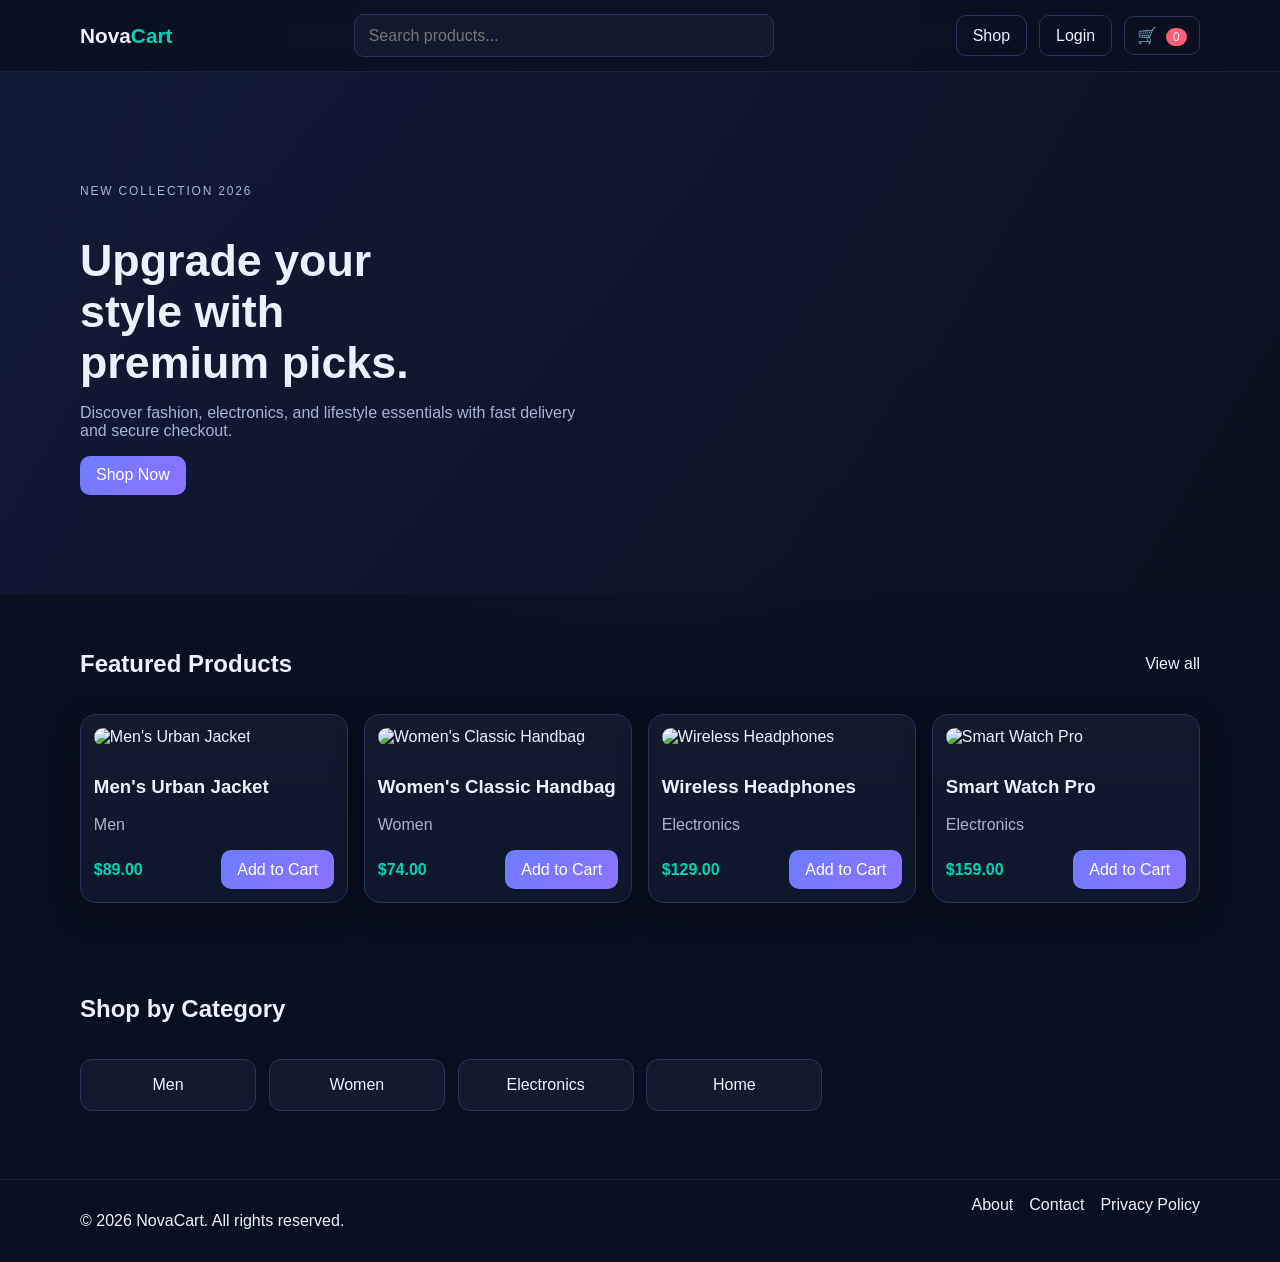
==== index.html @ 4f4ce935 "Build responsive multi-page dark theme shopping frontend" ====
<!DOCTYPE html>
<html lang="en">
<head>
  <meta charset="UTF-8" />
  <meta name="viewport" content="width=device-width, initial-scale=1.0" />
  <title>NovaCart | Home</title>
  <link rel="stylesheet" href="style.css" />
</head>
<body data-page="home">
  <div id="loading-overlay" class="loading-overlay">
    <div class="spinner"></div>
  </div>

  <header class="site-header">
    <nav class="navbar container">
      <a href="index.html" class="logo">Nova<span>Cart</span></a>
      <div class="search-wrap">
        <input type="text" id="global-search" placeholder="Search products..." aria-label="Search products" />
      </div>
      <div class="nav-actions">
        <a href="products.html" class="btn btn-ghost">Shop</a>
        <a href="auth.html" class="btn btn-ghost">Login</a>
        <a href="cart.html" class="cart-link" aria-label="Cart">
          🛒 <span id="cart-count" class="badge">0</span>
        </a>
      </div>
    </nav>
  </header>

  <main>
    <section class="hero">
      <div class="container hero-content">
        <div>
          <p class="eyebrow">NEW COLLECTION 2026</p>
          <h1>Upgrade your style with premium picks.</h1>
          <p>Discover fashion, electronics, and lifestyle essentials with fast delivery and secure checkout.</p>
          <a href="products.html" class="btn btn-primary">Shop Now</a>
        </div>
      </div>
    </section>

    <section class="section container">
      <div class="section-header">
        <h2>Featured Products</h2>
        <a href="products.html">View all</a>
      </div>
      <div id="featured-products" class="product-grid"></div>
    </section>

    <section class="section container">
      <div class="section-header">
        <h2>Shop by Category</h2>
      </div>
      <div class="category-grid">
        <a href="products.html?category=Men" class="category-card">Men</a>
        <a href="products.html?category=Women" class="category-card">Women</a>
        <a href="products.html?category=Electronics" class="category-card">Electronics</a>
        <a href="products.html?category=Home" class="category-card">Home</a>
      </div>
    </section>
  </main>

  <footer class="site-footer">
    <div class="container footer-grid">
      <p>© 2026 NovaCart. All rights reserved.</p>
      <div class="footer-links">
        <a href="#">About</a>
        <a href="#">Contact</a>
        <a href="#">Privacy Policy</a>
      </div>
    </div>
  </footer>

  <div id="toast" class="toast"></div>
  <script src="script.js"></script>
</body>
</html>
---- style.css ----
:root {
  --bg: #0b1020;
  --panel: #131a2e;
  --panel-2: #1a2340;
  --text: #edf1ff;
  --muted: #a8b2d1;
  --primary: #6d7cff;
  --primary-hover: #8591ff;
  --accent: #00d4b4;
  --danger: #ff5d73;
  --border: #2a3459;
  --shadow: 0 10px 30px rgba(0, 0, 0, 0.25);
}

* {
  box-sizing: border-box;
}

body {
  margin: 0;
  font-family: Inter, "Segoe UI", Tahoma, Geneva, Verdana, sans-serif;
  background: radial-gradient(circle at top, #141c38, var(--bg) 50%);
  color: var(--text);
  min-height: 100vh;
}

a {
  color: inherit;
  text-decoration: none;
}

.container {
  width: min(1120px, 92vw);
  margin-inline: auto;
}

.section {
  padding: 2.25rem 0;
}

.site-header {
  position: sticky;
  top: 0;
  z-index: 99;
  backdrop-filter: blur(10px);
  border-bottom: 1px solid rgba(255, 255, 255, 0.08);
  background: rgba(11, 16, 32, 0.75);
}

.navbar {
  display: flex;
  gap: 1rem;
  align-items: center;
  justify-content: space-between;
  padding: 0.9rem 0;
}

.logo {
  font-size: 1.3rem;
  font-weight: 700;
}

.logo span {
  color: var(--accent);
}

.search-wrap {
  flex: 1;
  max-width: 420px;
}

input,
select,
textarea,
button {
  font: inherit;
}

.search-wrap input,
.filters select,
.form-grid input,
.form-grid textarea,
.form-grid select {
  width: 100%;
  border: 1px solid var(--border);
  background: var(--panel);
  color: var(--text);
  border-radius: 10px;
  padding: 0.7rem 0.85rem;
  transition: border-color 0.2s, transform 0.2s;
}

.search-wrap input:focus,
.filters select:focus,
.form-grid input:focus,
.form-grid textarea:focus,
.form-grid select:focus {
  border-color: var(--primary);
  outline: none;
  transform: translateY(-1px);
}

.nav-actions {
  display: flex;
  align-items: center;
  gap: 0.75rem;
}

.btn {
  border: none;
  border-radius: 10px;
  padding: 0.65rem 1rem;
  cursor: pointer;
  transition: transform 0.2s ease, background 0.2s ease, opacity 0.2s ease;
  display: inline-block;
}

.btn:hover {
  transform: translateY(-2px);
}

.btn-primary {
  background: linear-gradient(135deg, var(--primary), #8d72ff);
  color: white;
}

.btn-primary:hover {
  background: linear-gradient(135deg, var(--primary-hover), #9f84ff);
}

.btn-ghost {
  background: transparent;
  color: var(--text);
  border: 1px solid var(--border);
}

.cart-link {
  padding: 0.55rem 0.75rem;
  border: 1px solid var(--border);
  border-radius: 10px;
}

.badge {
  background: var(--danger);
  border-radius: 999px;
  padding: 0.1rem 0.45rem;
  margin-left: 0.25rem;
  font-size: 0.78rem;
}

.hero {
  min-height: 58vh;
  display: grid;
  place-items: center;
  padding: 2rem 0;
  background: linear-gradient(120deg, rgba(18, 27, 56, 0.9), rgba(12, 17, 31, 0.9)),
    url("https://images.unsplash.com/photo-1441984904996-e0b6ba687e04?auto=format&fit=crop&w=1600&q=80") center/cover;
}

.hero-content {
  display: grid;
  align-items: center;
}

.hero h1 {
  font-size: clamp(1.9rem, 3.5vw, 3rem);
  margin-bottom: 0.75rem;
  max-width: 14ch;
}

.hero p {
  color: var(--muted);
  max-width: 56ch;
}

.eyebrow {
  color: var(--accent);
  letter-spacing: 0.15em;
  text-transform: uppercase;
  font-size: 0.75rem;
}

.section-header {
  margin-bottom: 1rem;
  display: flex;
  justify-content: space-between;
  align-items: center;
  gap: 0.7rem;
}

.product-grid {
  display: grid;
  grid-template-columns: repeat(auto-fill, minmax(220px, 1fr));
  gap: 1rem;
}

.product-card {
  background: linear-gradient(180deg, var(--panel), #0f172c);
  border: 1px solid var(--border);
  border-radius: 16px;
  padding: 0.8rem;
  box-shadow: var(--shadow);
  transition: transform 0.25s ease, border-color 0.25s ease;
}

.product-card:hover {
  transform: translateY(-4px);
  border-color: #3f4f80;
}

.product-card img {
  width: 100%;
  height: 180px;
  object-fit: cover;
  border-radius: 12px;
  margin-bottom: 0.7rem;
}

.product-meta {
  display: flex;
  justify-content: space-between;
  align-items: center;
  margin-top: 0.6rem;
}

.price {
  color: var(--accent);
  font-weight: 700;
}

.category-grid {
  display: grid;
  grid-template-columns: repeat(auto-fill, minmax(160px, 1fr));
  gap: 0.8rem;
}

.category-card {
  background: var(--panel);
  border: 1px solid var(--border);
  padding: 1rem;
  border-radius: 12px;
  text-align: center;
}

.category-card:hover {
  border-color: var(--primary);
}

.filters {
  display: grid;
  grid-template-columns: repeat(2, minmax(130px, 220px));
  gap: 0.8rem;
  margin-bottom: 1rem;
}

.product-details-card {
  background: var(--panel);
  border: 1px solid var(--border);
  border-radius: 16px;
  padding: 1rem;
  display: grid;
  grid-template-columns: 1fr 1fr;
  gap: 1.25rem;
}

.product-details-card img {
  width: 100%;
  border-radius: 14px;
  max-height: 420px;
  object-fit: cover;
}

.muted {
  color: var(--muted);
}

.qty-control {
  display: inline-flex;
  align-items: center;
  gap: 0.5rem;
  background: var(--panel-2);
  border: 1px solid var(--border);
  border-radius: 10px;
  padding: 0.4rem;
  margin: 0.8rem 0;
}

.qty-control button {
  background: transparent;
  color: var(--text);
  border: none;
  width: 30px;
  height: 30px;
  border-radius: 8px;
}

.qty-control button:hover {
  background: #273254;
}

.cart-list,
#checkout-summary {
  display: grid;
  gap: 0.8rem;
}

.cart-item,
.summary-item {
  display: grid;
  grid-template-columns: 80px 1fr auto;
  align-items: center;
  gap: 0.9rem;
  background: var(--panel);
  border: 1px solid var(--border);
  border-radius: 12px;
  padding: 0.7rem;
}

.cart-item img,
.summary-item img {
  width: 80px;
  height: 80px;
  object-fit: cover;
  border-radius: 10px;
}

.cart-summary {
  margin-top: 1rem;
  padding: 1rem;
  background: var(--panel);
  border: 1px solid var(--border);
  border-radius: 12px;
  display: flex;
  justify-content: space-between;
  align-items: center;
}

.checkout-grid,
.auth-grid {
  display: grid;
  grid-template-columns: 1fr 1fr;
  gap: 1rem;
}

.panel {
  background: var(--panel);
  border: 1px solid var(--border);
  border-radius: 14px;
  padding: 1rem;
}

.form-grid {
  display: grid;
  gap: 0.8rem;
}

.form-grid label {
  display: grid;
  gap: 0.35rem;
  color: var(--muted);
}

.site-footer {
  margin-top: 2rem;
  border-top: 1px solid rgba(255, 255, 255, 0.08);
  padding: 1rem 0;
}

.footer-grid {
  display: flex;
  justify-content: space-between;
  gap: 1rem;
  flex-wrap: wrap;
}

.footer-links {
  display: flex;
  gap: 1rem;
}

.toast {
  position: fixed;
  bottom: 20px;
  right: 20px;
  background: #1f2d52;
  border: 1px solid #3b4f84;
  color: white;
  padding: 0.7rem 1rem;
  border-radius: 10px;
  opacity: 0;
  transform: translateY(20px);
  transition: all 0.3s ease;
  pointer-events: none;
}

.toast.show {
  opacity: 1;
  transform: translateY(0);
}

.loading-overlay {
  position: fixed;
  inset: 0;
  background: rgba(6, 8, 16, 0.7);
  display: grid;
  place-items: center;
  z-index: 999;
}

.loading-overlay.hidden {
  display: none;
}

.spinner {
  width: 48px;
  height: 48px;
  border: 4px solid rgba(255, 255, 255, 0.2);
  border-top-color: var(--accent);
  border-radius: 50%;
  animation: spin 0.9s linear infinite;
}

@keyframes spin {
  to {
    transform: rotate(360deg);
  }
}

@media (max-width: 900px) {
  .product-details-card,
  .checkout-grid,
  .auth-grid {
    grid-template-columns: 1fr;
  }
}

@media (max-width: 700px) {
  .navbar {
    flex-wrap: wrap;
  }

  .search-wrap {
    order: 3;
    min-width: 100%;
  }

  .cart-item,
  .summary-item {
    grid-template-columns: 1fr;
  }

  .cart-summary {
    flex-direction: column;
    gap: 0.8rem;
    align-items: flex-start;
  }
}
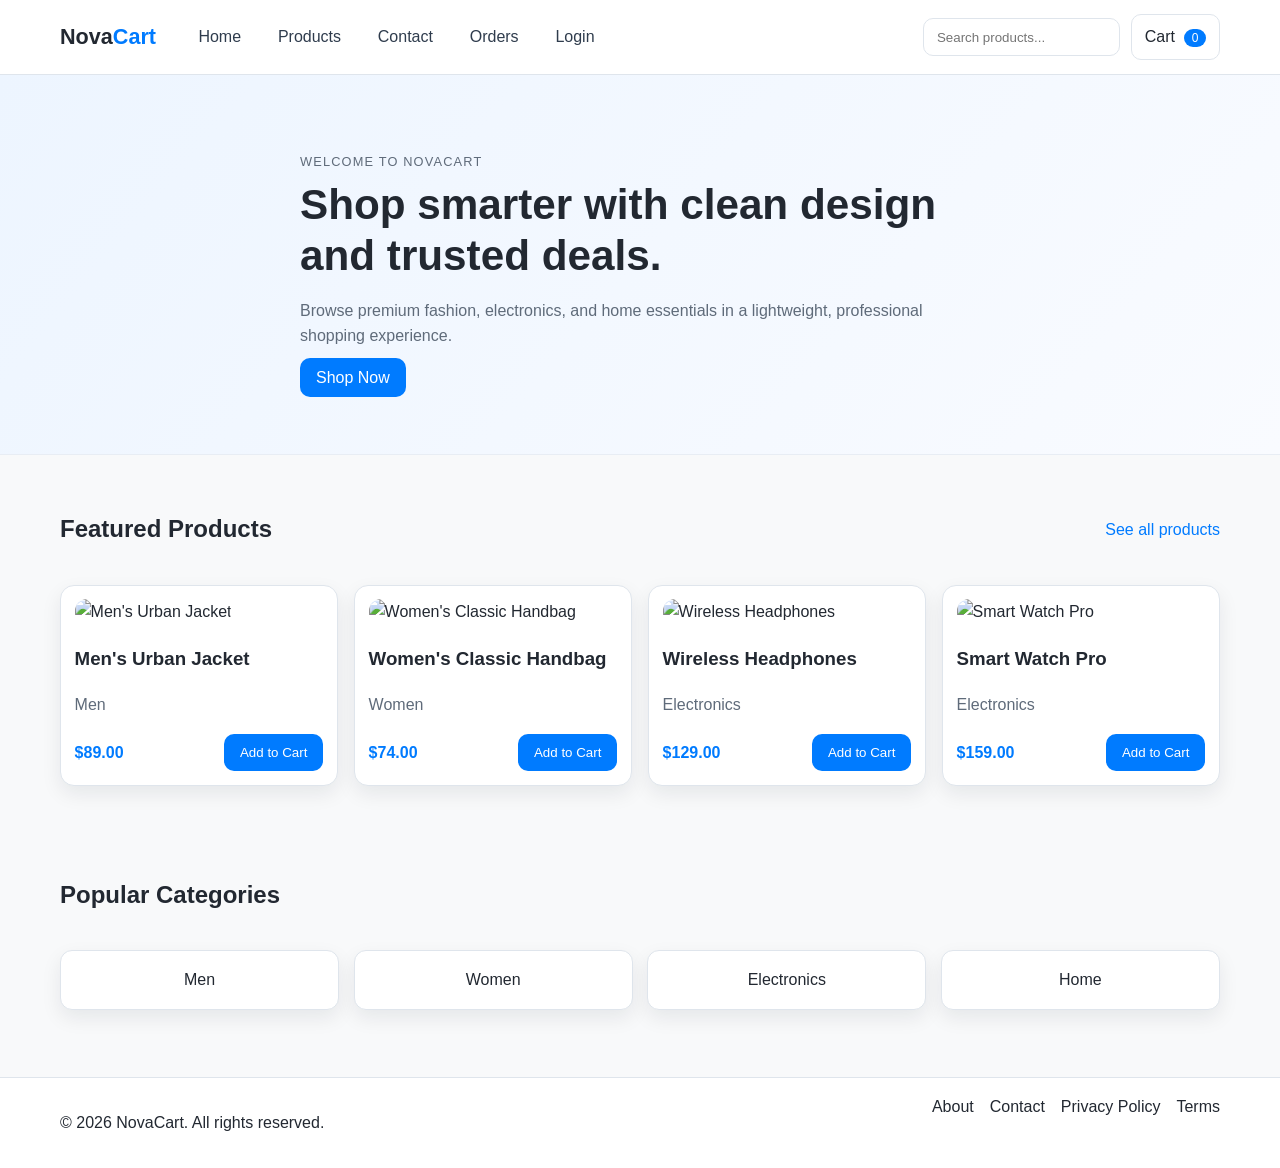
==== commit 7432714a: "Switch storefront to professional light theme and add policy/contact/orders pages" ====
--- a/index.html
+++ b/index.html
@@ -7,22 +7,20 @@
   <link rel="stylesheet" href="style.css" />
 </head>
 <body data-page="home">
-  <div id="loading-overlay" class="loading-overlay">
-    <div class="spinner"></div>
-  </div>
-
   <header class="site-header">
     <nav class="navbar container">
       <a href="index.html" class="logo">Nova<span>Cart</span></a>
-      <div class="search-wrap">
-        <input type="text" id="global-search" placeholder="Search products..." aria-label="Search products" />
+      <button class="menu-toggle" id="menu-toggle" aria-label="Toggle menu">☰</button>
+      <div class="nav-menu" id="nav-menu">
+        <a href="index.html">Home</a>
+        <a href="products.html">Products</a>
+        <a href="contact.html">Contact</a>
+        <a href="orders.html">Orders</a>
+        <a href="auth.html">Login</a>
       </div>
       <div class="nav-actions">
-        <a href="products.html" class="btn btn-ghost">Shop</a>
-        <a href="auth.html" class="btn btn-ghost">Login</a>
-        <a href="cart.html" class="cart-link" aria-label="Cart">
-          🛒 <span id="cart-count" class="badge">0</span>
-        </a>
+        <input type="text" id="global-search" placeholder="Search products..." aria-label="Search products" />
+        <a href="cart.html" class="cart-link" aria-label="Cart">Cart <span id="cart-count" class="badge">0</span></a>
       </div>
     </nav>
   </header>
@@ -30,26 +28,24 @@
   <main>
     <section class="hero">
       <div class="container hero-content">
-        <div>
-          <p class="eyebrow">NEW COLLECTION 2026</p>
-          <h1>Upgrade your style with premium picks.</h1>
-          <p>Discover fashion, electronics, and lifestyle essentials with fast delivery and secure checkout.</p>
-          <a href="products.html" class="btn btn-primary">Shop Now</a>
-        </div>
+        <p class="eyebrow">WELCOME TO NOVACART</p>
+        <h1>Shop smarter with clean design and trusted deals.</h1>
+        <p>Browse premium fashion, electronics, and home essentials in a lightweight, professional shopping experience.</p>
+        <a class="btn btn-primary" href="products.html">Shop Now</a>
       </div>
     </section>
 
     <section class="section container">
       <div class="section-header">
         <h2>Featured Products</h2>
-        <a href="products.html">View all</a>
+        <a href="products.html" class="text-link">See all products</a>
       </div>
       <div id="featured-products" class="product-grid"></div>
     </section>
 
     <section class="section container">
       <div class="section-header">
-        <h2>Shop by Category</h2>
+        <h2>Popular Categories</h2>
       </div>
       <div class="category-grid">
         <a href="products.html?category=Men" class="category-card">Men</a>
@@ -64,9 +60,10 @@
     <div class="container footer-grid">
       <p>© 2026 NovaCart. All rights reserved.</p>
       <div class="footer-links">
-        <a href="#">About</a>
-        <a href="#">Contact</a>
-        <a href="#">Privacy Policy</a>
+        <a href="contact.html">About</a>
+        <a href="contact.html">Contact</a>
+        <a href="privacy.html">Privacy Policy</a>
+        <a href="terms.html">Terms</a>
       </div>
     </div>
   </footer>
--- a/style.css
+++ b/style.css
@@ -1,192 +1,172 @@
 :root {
-  --bg: #0b1020;
-  --panel: #131a2e;
-  --panel-2: #1a2340;
-  --text: #edf1ff;
-  --muted: #a8b2d1;
-  --primary: #6d7cff;
-  --primary-hover: #8591ff;
-  --accent: #00d4b4;
-  --danger: #ff5d73;
-  --border: #2a3459;
-  --shadow: 0 10px 30px rgba(0, 0, 0, 0.25);
-}
-
-* {
-  box-sizing: border-box;
-}
+  --bg: #f8f9fa;
+  --surface: #ffffff;
+  --surface-soft: #f1f5f9;
+  --text: #222831;
+  --muted: #5f6b7a;
+  --primary: #007bff;
+  --primary-hover: #0062cc;
+  --success: #28a745;
+  --border: #dfe5ec;
+  --shadow: 0 8px 20px rgba(15, 23, 42, 0.08);
+  --radius: 14px;
+}
+
+* { box-sizing: border-box; }
 
 body {
   margin: 0;
-  font-family: Inter, "Segoe UI", Tahoma, Geneva, Verdana, sans-serif;
-  background: radial-gradient(circle at top, #141c38, var(--bg) 50%);
+  font-family: "Inter", "Segoe UI", Tahoma, sans-serif;
+  background: var(--bg);
   color: var(--text);
-  min-height: 100vh;
-}
-
-a {
-  color: inherit;
-  text-decoration: none;
-}
+  line-height: 1.6;
+}
+
+a { text-decoration: none; color: inherit; }
 
 .container {
-  width: min(1120px, 92vw);
+  width: min(1160px, 92vw);
   margin-inline: auto;
-}
-
-.section {
-  padding: 2.25rem 0;
 }
 
 .site-header {
   position: sticky;
   top: 0;
-  z-index: 99;
-  backdrop-filter: blur(10px);
-  border-bottom: 1px solid rgba(255, 255, 255, 0.08);
-  background: rgba(11, 16, 32, 0.75);
+  z-index: 40;
+  background: #fff;
+  border-bottom: 1px solid var(--border);
 }
 
 .navbar {
-  display: flex;
+  min-height: 74px;
+  display: flex;
+  align-items: center;
   gap: 1rem;
-  align-items: center;
-  justify-content: space-between;
-  padding: 0.9rem 0;
-}
-
-.logo {
-  font-size: 1.3rem;
-  font-weight: 700;
-}
-
-.logo span {
-  color: var(--accent);
-}
-
-.search-wrap {
+}
+
+.logo { font-size: 1.35rem; font-weight: 700; }
+.logo span { color: var(--primary); }
+
+.nav-menu {
+  display: flex;
+  gap: 1rem;
   flex: 1;
-  max-width: 420px;
-}
-
-input,
-select,
-textarea,
-button {
-  font: inherit;
-}
-
-.search-wrap input,
-.filters select,
+  margin-left: 1rem;
+}
+
+.nav-menu a {
+  padding: 0.45rem 0.65rem;
+  border-radius: 8px;
+  color: #2f3c4d;
+  transition: background-color 0.2s ease;
+}
+
+.nav-menu a:hover { background: #eef4ff; color: var(--primary); }
+
+.nav-actions {
+  display: flex;
+  align-items: center;
+  gap: 0.7rem;
+}
+
+.nav-actions input,
 .form-grid input,
 .form-grid textarea,
-.form-grid select {
-  width: 100%;
-  border: 1px solid var(--border);
-  background: var(--panel);
+.form-grid select,
+.filters select {
+  border: 1px solid var(--border);
+  background: #fff;
+  border-radius: 10px;
+  padding: 0.65rem 0.8rem;
   color: var(--text);
-  border-radius: 10px;
-  padding: 0.7rem 0.85rem;
-  transition: border-color 0.2s, transform 0.2s;
-}
-
-.search-wrap input:focus,
-.filters select:focus,
+}
+
+.nav-actions input:focus,
 .form-grid input:focus,
 .form-grid textarea:focus,
-.form-grid select:focus {
+.form-grid select:focus,
+.filters select:focus {
   border-color: var(--primary);
   outline: none;
-  transform: translateY(-1px);
-}
-
-.nav-actions {
-  display: flex;
-  align-items: center;
-  gap: 0.75rem;
-}
+  box-shadow: 0 0 0 3px rgba(0, 123, 255, 0.12);
+}
+
+.cart-link {
+  border: 1px solid var(--border);
+  background: #fff;
+  border-radius: 10px;
+  padding: 0.56rem 0.8rem;
+}
+
+.badge {
+  margin-left: 0.3rem;
+  background: var(--primary);
+  color: #fff;
+  border-radius: 999px;
+  padding: 0.12rem 0.48rem;
+  font-size: 0.75rem;
+}
+
+.menu-toggle {
+  border: 1px solid var(--border);
+  background: #fff;
+  border-radius: 8px;
+  padding: 0.4rem 0.55rem;
+  display: none;
+}
+
+.hero {
+  background: linear-gradient(130deg, #edf5ff, #f9fbff);
+  border-bottom: 1px solid #e8edf4;
+}
+
+.hero-content {
+  padding: 4rem 0;
+  max-width: 680px;
+}
+
+.eyebrow {
+  color: var(--primary);
+  font-size: 0.8rem;
+  letter-spacing: 0.09em;
+  text-transform: uppercase;
+  margin-bottom: 0.5rem;
+}
+
+.hero h1 {
+  margin: 0;
+  font-size: clamp(1.8rem, 3.3vw, 2.9rem);
+  line-height: 1.2;
+}
+
+.hero p { color: var(--muted); }
 
 .btn {
   border: none;
   border-radius: 10px;
-  padding: 0.65rem 1rem;
+  padding: 0.7rem 1rem;
+  font-weight: 500;
   cursor: pointer;
-  transition: transform 0.2s ease, background 0.2s ease, opacity 0.2s ease;
-  display: inline-block;
-}
-
-.btn:hover {
-  transform: translateY(-2px);
-}
-
-.btn-primary {
-  background: linear-gradient(135deg, var(--primary), #8d72ff);
-  color: white;
-}
-
-.btn-primary:hover {
-  background: linear-gradient(135deg, var(--primary-hover), #9f84ff);
-}
-
-.btn-ghost {
-  background: transparent;
-  color: var(--text);
-  border: 1px solid var(--border);
-}
-
-.cart-link {
-  padding: 0.55rem 0.75rem;
-  border: 1px solid var(--border);
-  border-radius: 10px;
-}
-
-.badge {
-  background: var(--danger);
-  border-radius: 999px;
-  padding: 0.1rem 0.45rem;
-  margin-left: 0.25rem;
-  font-size: 0.78rem;
-}
-
-.hero {
-  min-height: 58vh;
-  display: grid;
-  place-items: center;
-  padding: 2rem 0;
-  background: linear-gradient(120deg, rgba(18, 27, 56, 0.9), rgba(12, 17, 31, 0.9)),
-    url("https://images.unsplash.com/photo-1441984904996-e0b6ba687e04?auto=format&fit=crop&w=1600&q=80") center/cover;
-}
-
-.hero-content {
-  display: grid;
-  align-items: center;
-}
-
-.hero h1 {
-  font-size: clamp(1.9rem, 3.5vw, 3rem);
-  margin-bottom: 0.75rem;
-  max-width: 14ch;
-}
-
-.hero p {
-  color: var(--muted);
-  max-width: 56ch;
-}
-
-.eyebrow {
-  color: var(--accent);
-  letter-spacing: 0.15em;
-  text-transform: uppercase;
-  font-size: 0.75rem;
-}
+  transition: background-color 0.2s ease, transform 0.2s ease;
+}
+
+.btn:hover { transform: translateY(-1px); }
+
+.btn-primary { background: var(--primary); color: #fff; }
+.btn-primary:hover { background: var(--primary-hover); }
+
+.btn-success { background: var(--success); color: #fff; }
+
+.section { padding: 2.2rem 0; }
 
 .section-header {
+  display: flex;
+  justify-content: space-between;
+  align-items: center;
   margin-bottom: 1rem;
-  display: flex;
-  justify-content: space-between;
-  align-items: center;
-  gap: 0.7rem;
-}
+}
+
+.text-link { color: var(--primary); }
 
 .product-grid {
   display: grid;
@@ -195,17 +175,17 @@
 }
 
 .product-card {
-  background: linear-gradient(180deg, var(--panel), #0f172c);
-  border: 1px solid var(--border);
-  border-radius: 16px;
-  padding: 0.8rem;
-  box-shadow: var(--shadow);
-  transition: transform 0.25s ease, border-color 0.25s ease;
+  background: #fff;
+  border-radius: var(--radius);
+  border: 1px solid var(--border);
+  box-shadow: var(--shadow);
+  padding: 0.85rem;
+  transition: transform 0.2s ease, box-shadow 0.2s ease;
 }
 
 .product-card:hover {
-  transform: translateY(-4px);
-  border-color: #3f4f80;
+  transform: translateY(-3px) scale(1.01);
+  box-shadow: 0 12px 24px rgba(15, 23, 42, 0.12);
 }
 
 .product-card img {
@@ -213,156 +193,172 @@
   height: 180px;
   object-fit: cover;
   border-radius: 12px;
-  margin-bottom: 0.7rem;
 }
 
 .product-meta {
+  margin-top: 0.6rem;
   display: flex;
   justify-content: space-between;
   align-items: center;
-  margin-top: 0.6rem;
-}
-
-.price {
-  color: var(--accent);
-  font-weight: 700;
-}
+  gap: 0.4rem;
+}
+
+.price { color: var(--primary); font-weight: 700; }
+.muted { color: var(--muted); }
 
 .category-grid {
   display: grid;
-  grid-template-columns: repeat(auto-fill, minmax(160px, 1fr));
-  gap: 0.8rem;
+  grid-template-columns: repeat(auto-fit, minmax(170px, 1fr));
+  gap: 0.9rem;
 }
 
 .category-card {
-  background: var(--panel);
-  border: 1px solid var(--border);
-  padding: 1rem;
+  background: #fff;
+  border: 1px solid var(--border);
+  box-shadow: var(--shadow);
   border-radius: 12px;
   text-align: center;
-}
-
-.category-card:hover {
-  border-color: var(--primary);
+  padding: 1rem;
 }
 
 .filters {
-  display: grid;
-  grid-template-columns: repeat(2, minmax(130px, 220px));
+  margin-bottom: 1rem;
+  display: flex;
   gap: 0.8rem;
-  margin-bottom: 1rem;
+  flex-wrap: wrap;
 }
 
 .product-details-card {
-  background: var(--panel);
-  border: 1px solid var(--border);
-  border-radius: 16px;
+  background: #fff;
+  border: 1px solid var(--border);
+  border-radius: var(--radius);
+  box-shadow: var(--shadow);
   padding: 1rem;
   display: grid;
   grid-template-columns: 1fr 1fr;
-  gap: 1.25rem;
+  gap: 1.2rem;
 }
 
 .product-details-card img {
   width: 100%;
-  border-radius: 14px;
-  max-height: 420px;
+  border-radius: 12px;
+  max-height: 430px;
   object-fit: cover;
-}
-
-.muted {
-  color: var(--muted);
 }
 
 .qty-control {
   display: inline-flex;
   align-items: center;
-  gap: 0.5rem;
-  background: var(--panel-2);
-  border: 1px solid var(--border);
-  border-radius: 10px;
-  padding: 0.4rem;
-  margin: 0.8rem 0;
+  gap: 0.55rem;
+  border: 1px solid var(--border);
+  border-radius: 10px;
+  padding: 0.35rem;
+  margin: 0.7rem 0;
+  background: var(--surface-soft);
 }
 
 .qty-control button {
-  background: transparent;
-  color: var(--text);
-  border: none;
+  border: 1px solid var(--border);
+  background: #fff;
+  border-radius: 8px;
   width: 30px;
   height: 30px;
-  border-radius: 8px;
-}
-
-.qty-control button:hover {
-  background: #273254;
 }
 
 .cart-list,
-#checkout-summary {
-  display: grid;
-  gap: 0.8rem;
-}
+#checkout-summary { display: grid; gap: 0.8rem; }
 
 .cart-item,
 .summary-item {
+  background: #fff;
+  border: 1px solid var(--border);
+  border-radius: 12px;
+  box-shadow: var(--shadow);
   display: grid;
   grid-template-columns: 80px 1fr auto;
-  align-items: center;
-  gap: 0.9rem;
-  background: var(--panel);
-  border: 1px solid var(--border);
-  border-radius: 12px;
+  gap: 0.8rem;
   padding: 0.7rem;
+  align-items: center;
 }
 
 .cart-item img,
 .summary-item img {
   width: 80px;
   height: 80px;
+  border-radius: 10px;
   object-fit: cover;
-  border-radius: 10px;
+}
+
+.cart-summary,
+.panel,
+.orders-table-wrap,
+.legal-content {
+  background: #fff;
+  border: 1px solid var(--border);
+  border-radius: var(--radius);
+  box-shadow: var(--shadow);
+  padding: 1rem;
 }
 
 .cart-summary {
   margin-top: 1rem;
-  padding: 1rem;
-  background: var(--panel);
-  border: 1px solid var(--border);
-  border-radius: 12px;
   display: flex;
   justify-content: space-between;
   align-items: center;
 }
 
-.checkout-grid,
+.checkout-grid { display: grid; grid-template-columns: 1fr 1fr; gap: 1rem; }
+
 .auth-grid {
+  width: min(920px, 100%);
   display: grid;
   grid-template-columns: 1fr 1fr;
   gap: 1rem;
 }
 
-.panel {
-  background: var(--panel);
-  border: 1px solid var(--border);
-  border-radius: 14px;
-  padding: 1rem;
-}
-
-.form-grid {
-  display: grid;
-  gap: 0.8rem;
-}
-
-.form-grid label {
-  display: grid;
-  gap: 0.35rem;
-  color: var(--muted);
-}
+.centered-page {
+  min-height: calc(100vh - 160px);
+  display: grid;
+  place-items: center;
+}
+
+.auth-panel,
+.contact-panel {
+  width: 100%;
+  max-width: 520px;
+}
+
+.form-grid { display: grid; gap: 0.8rem; }
+.form-grid label { display: grid; gap: 0.35rem; color: #3e4d61; }
+
+.orders-table {
+  width: 100%;
+  border-collapse: collapse;
+}
+
+.orders-table th,
+.orders-table td {
+  border-bottom: 1px solid var(--border);
+  text-align: left;
+  padding: 0.75rem;
+}
+
+.status {
+  background: #e9f7ef;
+  color: #1f7a3a;
+  border-radius: 999px;
+  padding: 0.2rem 0.55rem;
+  display: inline-block;
+}
+
+.legal-content h1,
+.legal-content h2 { margin-top: 0.2rem; }
+.legal-content p { margin-bottom: 1.1rem; color: #3e4d61; }
 
 .site-footer {
   margin-top: 2rem;
-  border-top: 1px solid rgba(255, 255, 255, 0.08);
+  border-top: 1px solid var(--border);
+  background: #fff;
   padding: 1rem 0;
 }
 
@@ -373,24 +369,21 @@
   flex-wrap: wrap;
 }
 
-.footer-links {
-  display: flex;
-  gap: 1rem;
-}
+.footer-links { display: flex; gap: 1rem; flex-wrap: wrap; }
 
 .toast {
   position: fixed;
-  bottom: 20px;
-  right: 20px;
-  background: #1f2d52;
-  border: 1px solid #3b4f84;
-  color: white;
+  right: 16px;
+  bottom: 16px;
+  background: #fff;
+  border: 1px solid #cce0ff;
+  color: #1d2e40;
+  border-radius: 10px;
+  box-shadow: var(--shadow);
   padding: 0.7rem 1rem;
-  border-radius: 10px;
   opacity: 0;
-  transform: translateY(20px);
-  transition: all 0.3s ease;
-  pointer-events: none;
+  transform: translateY(12px);
+  transition: all 0.2s ease;
 }
 
 .toast.show {
@@ -398,35 +391,7 @@
   transform: translateY(0);
 }
 
-.loading-overlay {
-  position: fixed;
-  inset: 0;
-  background: rgba(6, 8, 16, 0.7);
-  display: grid;
-  place-items: center;
-  z-index: 999;
-}
-
-.loading-overlay.hidden {
-  display: none;
-}
-
-.spinner {
-  width: 48px;
-  height: 48px;
-  border: 4px solid rgba(255, 255, 255, 0.2);
-  border-top-color: var(--accent);
-  border-radius: 50%;
-  animation: spin 0.9s linear infinite;
-}
-
-@keyframes spin {
-  to {
-    transform: rotate(360deg);
-  }
-}
-
-@media (max-width: 900px) {
+@media (max-width: 960px) {
   .product-details-card,
   .checkout-grid,
   .auth-grid {
@@ -434,24 +399,45 @@
   }
 }
 
-@media (max-width: 700px) {
-  .navbar {
-    flex-wrap: wrap;
+@media (max-width: 820px) {
+  .menu-toggle { display: inline-block; }
+
+  .nav-menu {
+    display: none;
+    position: absolute;
+    top: 74px;
+    left: 0;
+    right: 0;
+    background: #fff;
+    border-bottom: 1px solid var(--border);
+    padding: 0.75rem 4vw;
+    flex-direction: column;
   }
 
-  .search-wrap {
-    order: 3;
-    min-width: 100%;
+  .nav-menu.open { display: flex; }
+
+  .navbar { position: relative; flex-wrap: wrap; padding: 0.7rem 0; }
+
+  .nav-actions {
+    width: 100%;
+    justify-content: space-between;
   }
 
+  .nav-actions input { flex: 1; }
+}
+
+@media (max-width: 640px) {
   .cart-item,
-  .summary-item {
-    grid-template-columns: 1fr;
-  }
+  .summary-item { grid-template-columns: 1fr; }
 
   .cart-summary {
     flex-direction: column;
+    align-items: flex-start;
     gap: 0.8rem;
-    align-items: flex-start;
   }
-}
+
+  .orders-table th:nth-child(3),
+  .orders-table td:nth-child(3) {
+    display: none;
+  }
+}
